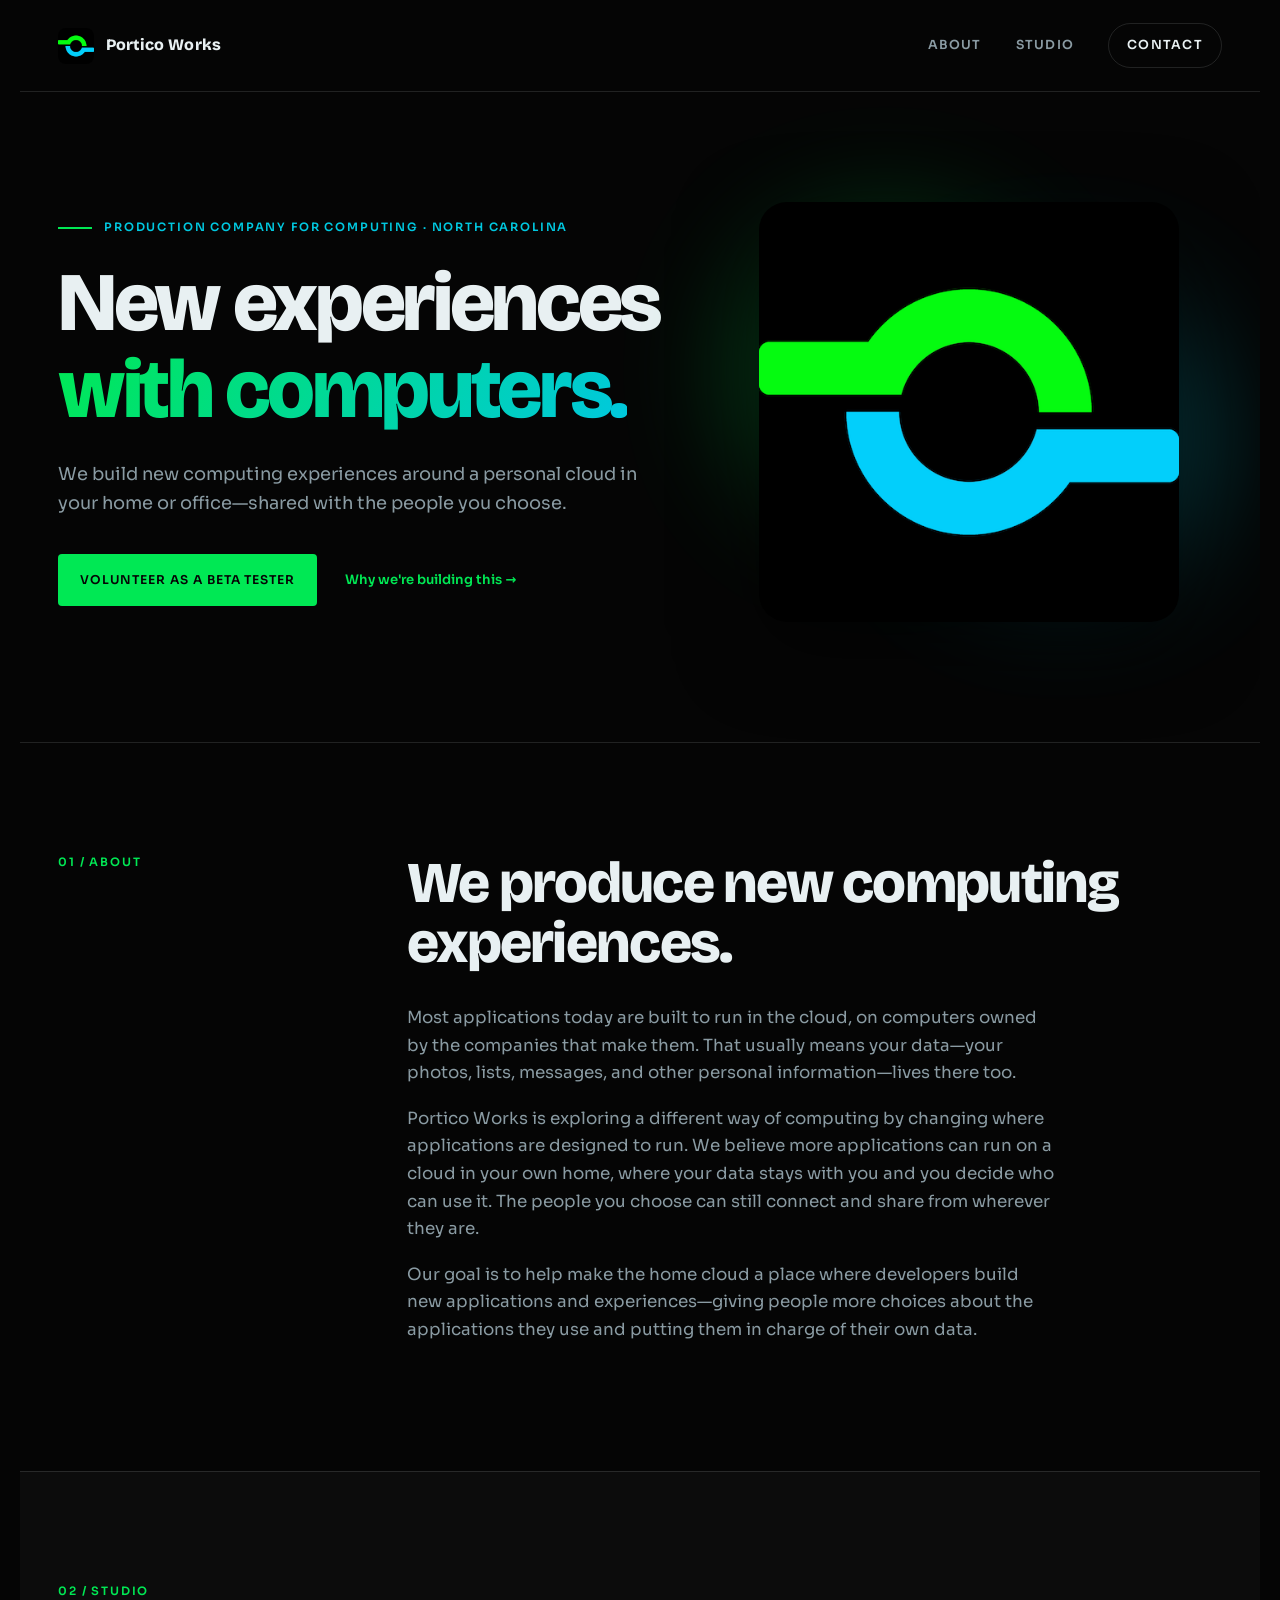
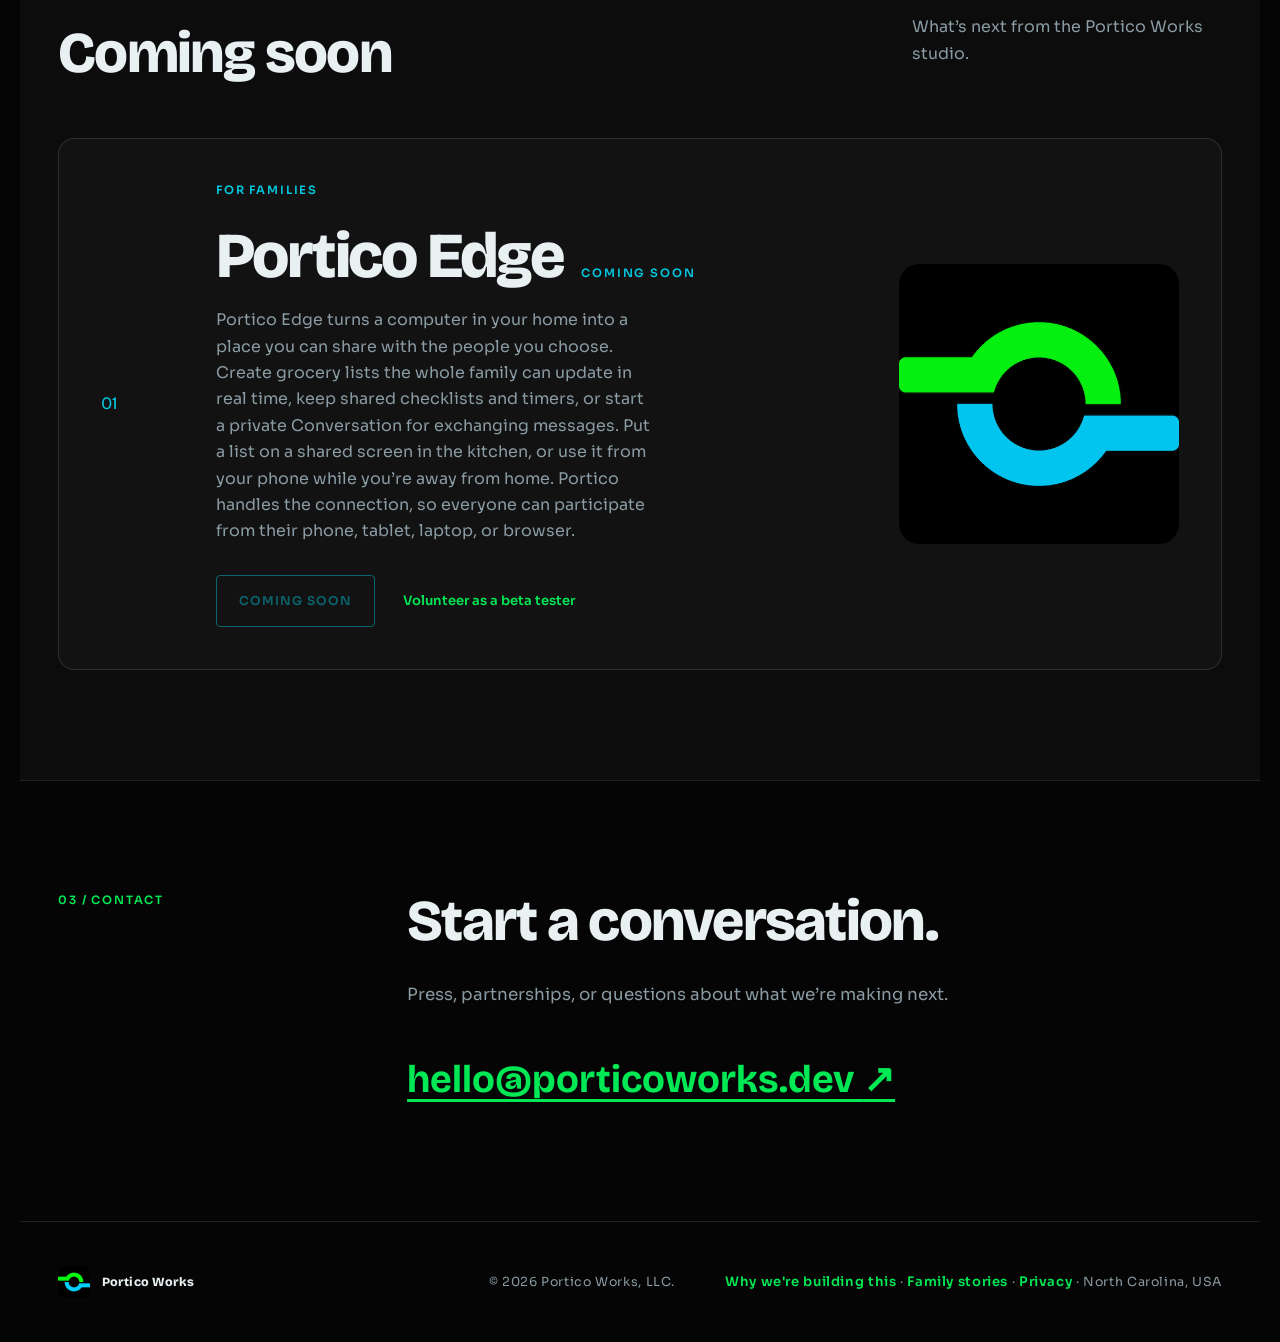
==== index.html @ c286fce0 "Update footer links in index.html to improve clarity and consistency. Changed 'Why home data' to 'Wh" ====
<!doctype html>
<html lang="en">
  <head>
    <meta charset="utf-8">
    <meta name="viewport" content="width=device-width, initial-scale=1">
    <meta name="description" content="Portico Works builds new computing experiences around a personal cloud in your home or office—shared with the people you choose.">
    <meta name="theme-color" content="#050505">
    <meta property="og:title" content="Portico Works">
    <meta property="og:description" content="Portico Works builds new computing experiences around a personal cloud in your home or office—shared with the people you choose.">
    <meta property="og:type" content="website">
    <meta property="og:url" content="https://porticoworks.dev/">
    <meta property="og:image" content="https://porticoworks.dev/logo.png">
    <title>Portico Works — New experiences with computers</title>
    <script>
      (function () {
        var host = location.hostname.toLowerCase();
        if (host === "delete-me.porticoworks.dev") {
          location.replace("/delete-me.html");
        } else if (host === "delete-my-data.porticoworks.dev") {
          location.replace("/delete-my-data.html");
        }
      })();
    </script>
    <link rel="icon" href="favicon-32.png" type="image/png" sizes="32x32">
    <link rel="icon" href="favicon-16.png" type="image/png" sizes="16x16">
    <link rel="icon" href="favicon.png" type="image/png">
    <link rel="apple-touch-icon" href="apple-touch-icon.png" sizes="180x180">
    <link rel="stylesheet" href="styles.css">
    <link rel="preconnect" href="https://fonts.googleapis.com">
    <link rel="preconnect" href="https://fonts.gstatic.com" crossorigin>
    <link href="https://fonts.googleapis.com/css2?family=Bricolage+Grotesque:opsz,wght@12..96,600;12..96,800&family=Sora:wght@400;500;600&display=swap" rel="stylesheet">
  </head>
  <body>
    <header class="site-header">
      <a class="wordmark" href="#top" aria-label="Portico Works home">
        <img class="brand-logo" src="logo.png" width="36" height="36" alt="">
        <span>Portico Works</span>
      </a>
      <nav aria-label="Main navigation">
        <a href="#about">About</a>
        <a href="#studio">Studio</a>
        <a class="nav-contact" href="#contact">Contact</a>
      </nav>
    </header>

    <main id="top">
      <section class="hero" aria-labelledby="hero-title">
        <div class="hero-copy">
          <p class="eyebrow">Production company for computing · North Carolina</p>
          <h1 id="hero-title">New experiences<br><em>with computers.</em></h1>
          <p class="lede">
            We build new computing experiences around a personal cloud in your home or
            office—shared with the people you choose.
          </p>
          <div class="hero-actions">
            <a class="button button-primary" href="mailto:hello@porticoworks.dev?subject=Beta%20tester%20volunteer">
              Volunteer as a beta tester
            </a>
            <a class="text-link" href="https://porticonow.com/">Why we're building this →</a>
          </div>
        </div>
        <div class="hero-art" aria-hidden="true">
          <div class="hero-glow hero-glow-green"></div>
          <div class="hero-glow hero-glow-cyan"></div>
          <img class="hero-logo" src="logo.png" width="420" height="420" alt="">
        </div>
      </section>

      <section class="about" id="about" aria-labelledby="about-title">
        <p class="section-number">01 / About</p>
        <div>
          <h2 id="about-title">We produce new computing experiences.</h2>
          <p>
            Most applications today are built to run in the cloud, on computers owned by the companies that make them.
            That usually means your data—your photos, lists, messages, and other personal information—lives there too.
          </p>
          <p>
            Portico Works is exploring a different way of computing by changing where applications are designed to run.
            We believe more applications can run on a cloud in your own home, where your data stays with you and you
            decide who can use it. The people you choose can still connect and share from wherever they are.
          </p>
          <p>
            Our goal is to help make the home cloud a place where developers build new applications and
            experiences—giving people more choices about the applications they use and putting them in charge of
            their own data.
          </p>
        </div>
      </section>

      <section class="products" id="studio" aria-labelledby="studio-title">
        <div class="section-heading">
          <div>
            <p class="section-number">02 / Studio</p>
            <h2 id="studio-title">Coming soon</h2>
          </div>
          <p>What’s next from the Portico Works studio.</p>
        </div>

        <article class="product-card">
          <div class="product-index">01</div>
          <div class="product-content">
            <p class="product-label">For families</p>
            <div class="product-title-row">
              <h3>Portico Edge</h3>
              <span class="coming-soon-badge">Coming soon</span>
            </div>
            <p>
              Portico Edge turns a computer in your home into a place you can share with the people you choose. Create grocery lists the whole family can update in real time, keep shared checklists and timers, or start a private Conversation for exchanging messages. Put a list on a shared screen in the kitchen, or use it from your phone while you’re away from home. Portico handles the connection, so everyone can participate from their phone, tablet, laptop, or browser.
            </p>
            <div class="product-actions">
              <span class="button button-light button-disabled" aria-disabled="true">Coming soon</span>
              <a class="text-link" href="mailto:hello@porticoworks.dev?subject=Beta%20tester%20volunteer">Volunteer as a beta tester</a>
            </div>
          </div>
          <img class="product-logo" src="logo.png" width="280" height="280" alt="" aria-hidden="true">
        </article>
      </section>

      <section class="contact" id="contact" aria-labelledby="contact-title">
        <p class="section-number">03 / Contact</p>
        <div>
          <h2 id="contact-title">Start a conversation.</h2>
          <p>Press, partnerships, or questions about what we’re making next.</p>
          <a class="contact-link" href="mailto:hello@porticoworks.dev">hello@porticoworks.dev <span aria-hidden="true">↗</span></a>
        </div>
      </section>
    </main>

    <footer>
      <a class="wordmark wordmark-footer" href="#top">
        <img class="brand-logo" src="logo.png" width="32" height="32" alt="">
        <span>Portico Works</span>
      </a>
      <p>© <span id="year">2026</span> Portico Works, LLC.</p>
      <p><a class="text-link" href="https://porticonow.com/">Why we're building this</a> · <a class="text-link" href="https://ourportico.com/">Family stories</a> · <a class="text-link" href="/privacy">Privacy</a> · North Carolina, USA</p>
    </footer>

    <script>document.getElementById('year').textContent = new Date().getFullYear();</script>
  </body>
</html>
---- styles.css ----
:root {
  --ink: #e8f0f2;
  --muted: #8a9ba3;
  --deep: #050505;
  --surface: #0c0c0c;
  --panel: #121212;
  --green: #00e854;
  --cyan: #00c8e0;
  --line: rgba(232, 240, 242, 0.12);
}

* { box-sizing: border-box; }
html { scroll-behavior: smooth; }
body {
  margin: 0;
  color: var(--ink);
  background: var(--deep);
  font-family: Sora, system-ui, sans-serif;
  font-size: 16px;
  line-height: 1.65;
}
a { color: inherit; }
.site-header, main, footer { max-width: 1240px; margin-inline: auto; }
.site-header {
  min-height: 92px;
  display: flex;
  align-items: center;
  justify-content: space-between;
  padding: 0 38px;
  border-bottom: 1px solid var(--line);
}
.wordmark {
  display: inline-flex;
  align-items: center;
  gap: 12px;
  font-family: "Bricolage Grotesque", Sora, sans-serif;
  font-weight: 800;
  letter-spacing: .01em;
  text-decoration: none;
}
.brand-logo {
  display: block;
  border-radius: 8px;
  flex-shrink: 0;
}
nav { display: flex; align-items: center; gap: 34px; }
nav a {
  font-size: .78rem;
  font-weight: 600;
  letter-spacing: .1em;
  text-decoration: none;
  text-transform: uppercase;
  color: var(--muted);
}
nav a:hover, nav a:focus-visible, .text-link:hover, .text-link:focus-visible { color: var(--green); }
.nav-contact {
  padding: 11px 18px;
  border: 1px solid var(--line);
  border-radius: 100px;
  color: var(--ink);
}
.nav-contact:hover, .nav-contact:focus-visible {
  border-color: var(--cyan);
  color: var(--cyan);
}

.hero {
  min-height: 650px;
  display: grid;
  grid-template-columns: 1.1fr .9fr;
  align-items: center;
  gap: 40px;
  padding: 78px 38px 88px;
  overflow: hidden;
}
.eyebrow, .section-number, .product-label {
  margin: 0 0 22px;
  font-size: .72rem;
  font-weight: 600;
  letter-spacing: .16em;
  text-transform: uppercase;
  color: var(--cyan);
}
.eyebrow::before {
  content: "";
  display: inline-block;
  width: 34px;
  margin-right: 12px;
  border-top: 2px solid var(--green);
  vertical-align: middle;
}
h1, h2, h3, p { margin-top: 0; }
h1, h2, h3 {
  font-family: "Bricolage Grotesque", Sora, sans-serif;
  font-weight: 800;
  line-height: 1.05;
}
h1 {
  margin-bottom: 26px;
  font-size: clamp(3.2rem, 6.5vw, 5.8rem);
  letter-spacing: -.04em;
}
h1 em {
  font-style: normal;
  background: linear-gradient(120deg, var(--green), var(--cyan));
  -webkit-background-clip: text;
  background-clip: text;
  color: transparent;
}
.lede {
  max-width: 630px;
  margin-bottom: 35px;
  color: var(--muted);
  font-size: 1.12rem;
}
.hero-actions { display: flex; align-items: center; gap: 28px; }
.button {
  display: inline-flex;
  align-items: center;
  justify-content: center;
  gap: 14px;
  min-height: 52px;
  padding: 12px 22px;
  border-radius: 4px;
  font-size: .76rem;
  font-weight: 600;
  letter-spacing: .08em;
  text-decoration: none;
  text-transform: uppercase;
  transition: transform .2s ease, background .2s ease, color .2s ease, border-color .2s ease;
}
.button:hover, .button:focus-visible { transform: translateY(-2px); }
.button-primary {
  color: var(--deep);
  background: var(--green);
}
.button-primary:hover { background: var(--cyan); }
.button-disabled,
.button-disabled:hover,
.button-disabled:focus-visible {
  transform: none;
  opacity: .45;
  cursor: default;
  pointer-events: none;
}
.text-link {
  font-size: .82rem;
  font-weight: 600;
  text-decoration: none;
  color: var(--ink);
}
.hero-art {
  position: relative;
  min-height: 430px;
  display: grid;
  place-items: center;
}
.hero-glow {
  position: absolute;
  width: 55%;
  aspect-ratio: 1;
  border-radius: 50%;
  filter: blur(64px);
  opacity: .35;
  pointer-events: none;
}
.hero-glow-green {
  top: 8%;
  left: 6%;
  background: var(--green);
}
.hero-glow-cyan {
  right: 4%;
  bottom: 12%;
  background: var(--cyan);
}
.hero-logo {
  position: relative;
  z-index: 1;
  width: min(420px, 100%);
  height: auto;
  border-radius: 28px;
  box-shadow: 0 24px 80px rgba(0, 0, 0, .55);
}

.about, .contact {
  display: grid;
  grid-template-columns: .55fr 1.45fr;
  gap: 40px;
  padding: 110px 38px;
  border-top: 1px solid var(--line);
}
.section-number { color: var(--green); }
.about h2, .contact h2, .section-heading h2 {
  margin-bottom: 30px;
  font-size: clamp(2.2rem, 4.5vw, 3.8rem);
  letter-spacing: -.03em;
}
.about div { max-width: 770px; }
.about div > p, .contact div > p {
  max-width: 650px;
  color: var(--muted);
  font-size: 1.05rem;
}
.about div > p + p { margin-top: 1.1rem; }
.products {
  padding: 110px 38px;
  background: var(--surface);
  border-top: 1px solid var(--line);
}
.section-heading {
  display: flex;
  align-items: end;
  justify-content: space-between;
  gap: 40px;
  margin-bottom: 55px;
}
.section-heading h2 { margin-bottom: 0; }
.section-heading > p { max-width: 310px; color: var(--muted); }
.product-card {
  position: relative;
  min-height: 360px;
  display: grid;
  grid-template-columns: 80px minmax(0, 1fr) auto;
  gap: 35px;
  align-items: center;
  padding: 42px;
  overflow: hidden;
  color: var(--ink);
  background: var(--panel);
  border: 1px solid var(--line);
  border-radius: 16px;
}
.product-index {
  font-family: "Bricolage Grotesque", sans-serif;
  font-size: 1.1rem;
  color: var(--cyan);
}
.product-content { z-index: 1; max-width: 520px; }
.product-title-row {
  display: flex;
  flex-wrap: wrap;
  align-items: baseline;
  gap: 14px 18px;
  margin-bottom: 18px;
}
.product-content h3 {
  margin-bottom: 0;
  font-size: clamp(2.6rem, 5vw, 4.4rem);
  letter-spacing: -.04em;
}
.coming-soon-badge {
  font-size: .72rem;
  font-weight: 600;
  letter-spacing: .16em;
  text-transform: uppercase;
  color: var(--cyan);
}
.product-content p:not(.product-label) {
  max-width: 440px;
  margin-bottom: 30px;
  color: var(--muted);
}
.product-actions {
  display: flex;
  flex-wrap: wrap;
  align-items: center;
  gap: 18px 28px;
}
.button-light {
  border: 1px solid var(--cyan);
  color: var(--cyan);
}
.button-light:hover {
  color: var(--deep);
  background: var(--cyan);
}
.button-light.button-disabled:hover {
  color: var(--cyan);
  background: transparent;
}
.product-logo {
  position: relative;
  z-index: 0;
  width: min(280px, 36vw);
  height: auto;
  opacity: .95;
  border-radius: 20px;
}
.contact-link {
  display: inline-block;
  margin-top: 22px;
  color: var(--green);
  font-family: "Bricolage Grotesque", sans-serif;
  font-size: clamp(1.4rem, 3.5vw, 2.4rem);
  font-weight: 700;
  text-underline-offset: 7px;
}
footer {
  display: grid;
  grid-template-columns: 1fr auto auto;
  align-items: center;
  gap: 50px;
  padding: 44px 38px;
  color: var(--muted);
  background: var(--deep);
  border-top: 1px solid var(--line);
  font-size: .78rem;
  letter-spacing: .05em;
}
footer p { margin: 0; }
.wordmark-footer { color: var(--ink); }

.legal-page {
  max-width: 720px;
  margin-inline: auto;
  padding: 72px 38px 96px;
}
.legal-page h1 {
  margin: 0 0 18px;
  font-family: "Bricolage Grotesque", Sora, sans-serif;
  font-size: clamp(2.4rem, 5vw, 3.6rem);
  letter-spacing: -.03em;
  line-height: 1.1;
}
.legal-lede {
  margin: 0 0 48px;
  color: var(--muted);
}
.legal-page section { margin-bottom: 36px; }
.legal-page h2 {
  margin: 0 0 12px;
  font-family: "Bricolage Grotesque", Sora, sans-serif;
  font-size: 1.25rem;
  letter-spacing: -.01em;
}
.legal-page p, .legal-page li {
  color: var(--muted);
}
.legal-page ul, .legal-page ol {
  padding-left: 1.2em;
  margin: 0 0 12px;
}
.legal-page li { margin-bottom: 8px; }
.legal-page code {
  font-size: .9em;
  color: var(--cyan);
}
.text-link { color: var(--green); text-underline-offset: 3px; }

@media (max-width: 800px) {
  .site-header { min-height: 76px; padding-inline: 22px; }
  nav { gap: 15px; }
  nav a:not(.nav-contact) { display: none; }
  .hero { min-height: auto; grid-template-columns: 1fr; padding: 64px 22px; }
  .hero-art { min-height: 280px; order: -1; }
  .hero-logo { width: min(260px, 70vw); }
  .about, .contact { grid-template-columns: 1fr; padding: 78px 22px; }
  .products { padding: 78px 22px; }
  .section-heading { display: block; }
  .product-card { grid-template-columns: 1fr; padding: 30px; }
  .product-index { display: none; }
  .product-logo {
    position: absolute;
    right: -24px;
    bottom: -36px;
    width: 160px;
    opacity: .25;
  }
  footer { grid-template-columns: 1fr; gap: 18px; padding: 38px 22px; }
  .legal-page { padding: 56px 22px 72px; }
}

@media (max-width: 500px) {
  h1 { font-size: 2.8rem; }
  .hero-actions { align-items: flex-start; flex-direction: column; }
}

@media (prefers-reduced-motion: reduce) {
  html { scroll-behavior: auto; }
  .button { transition: none; }
}
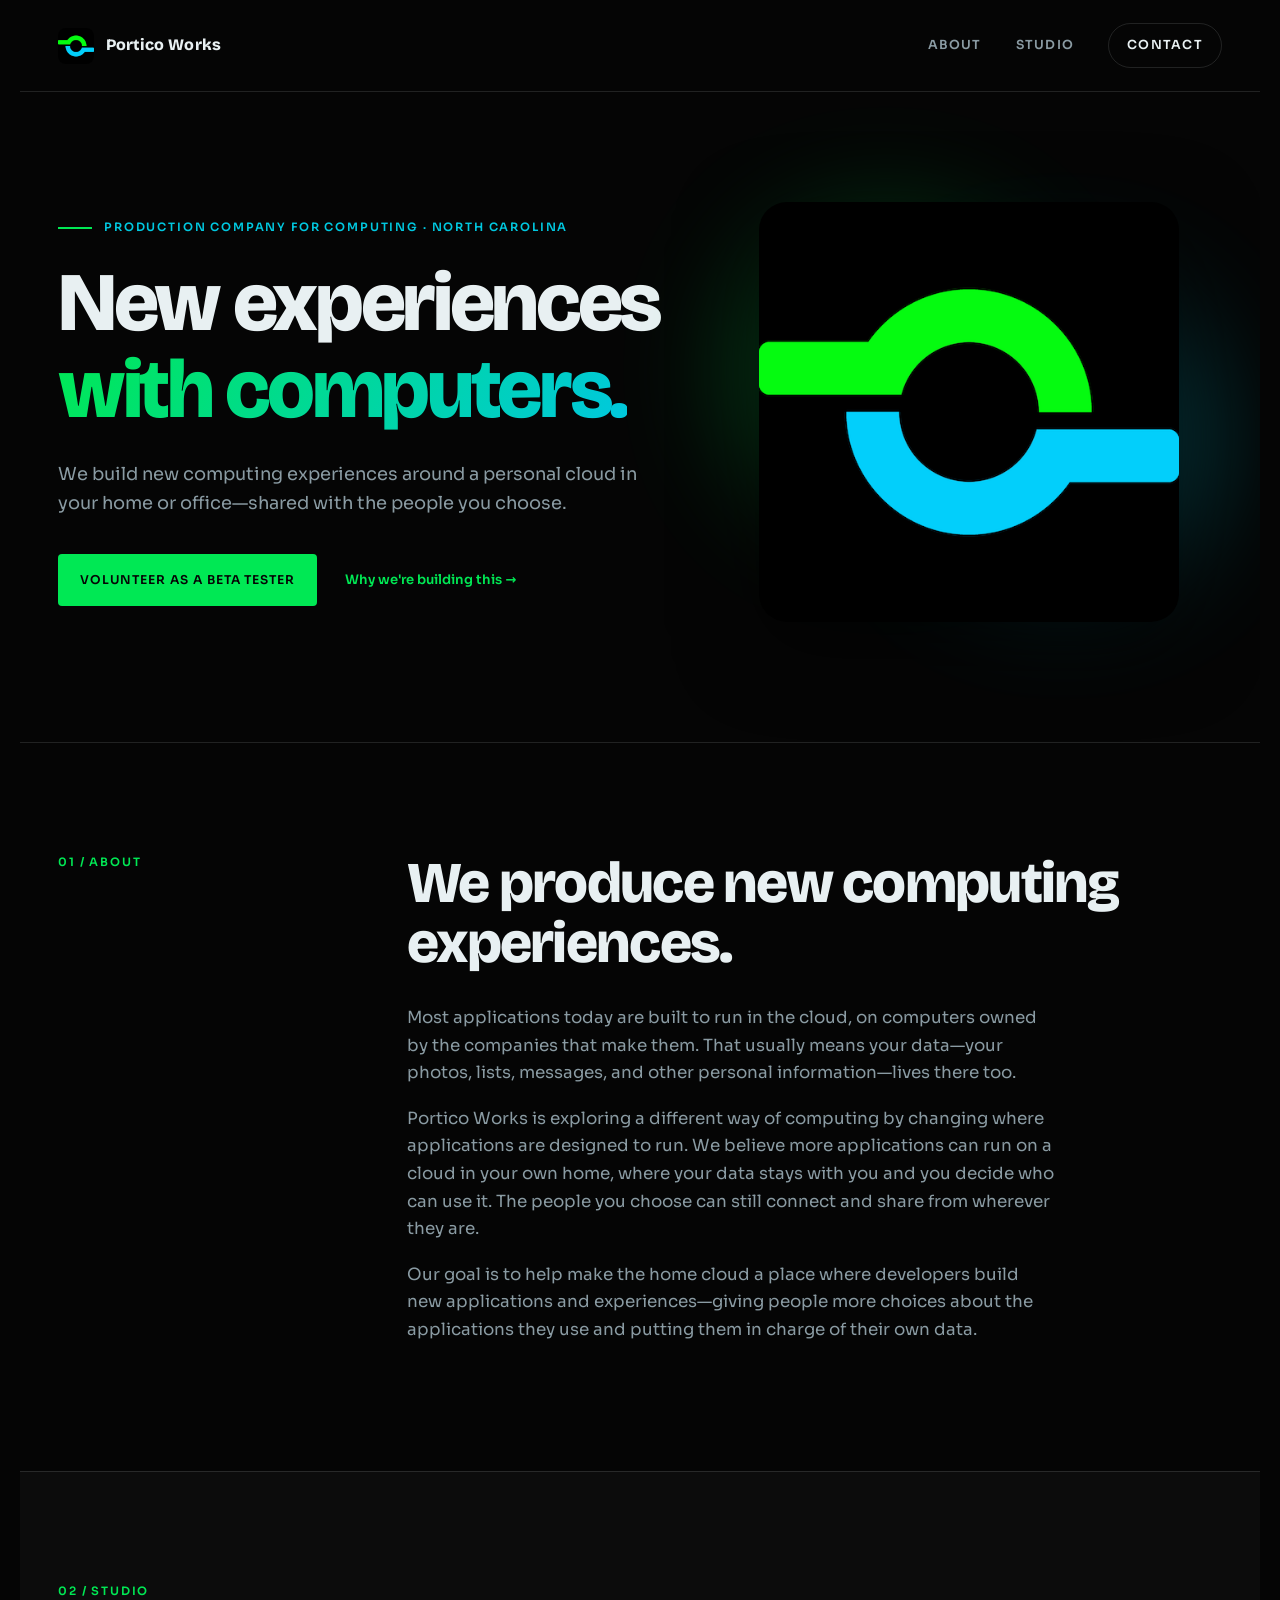
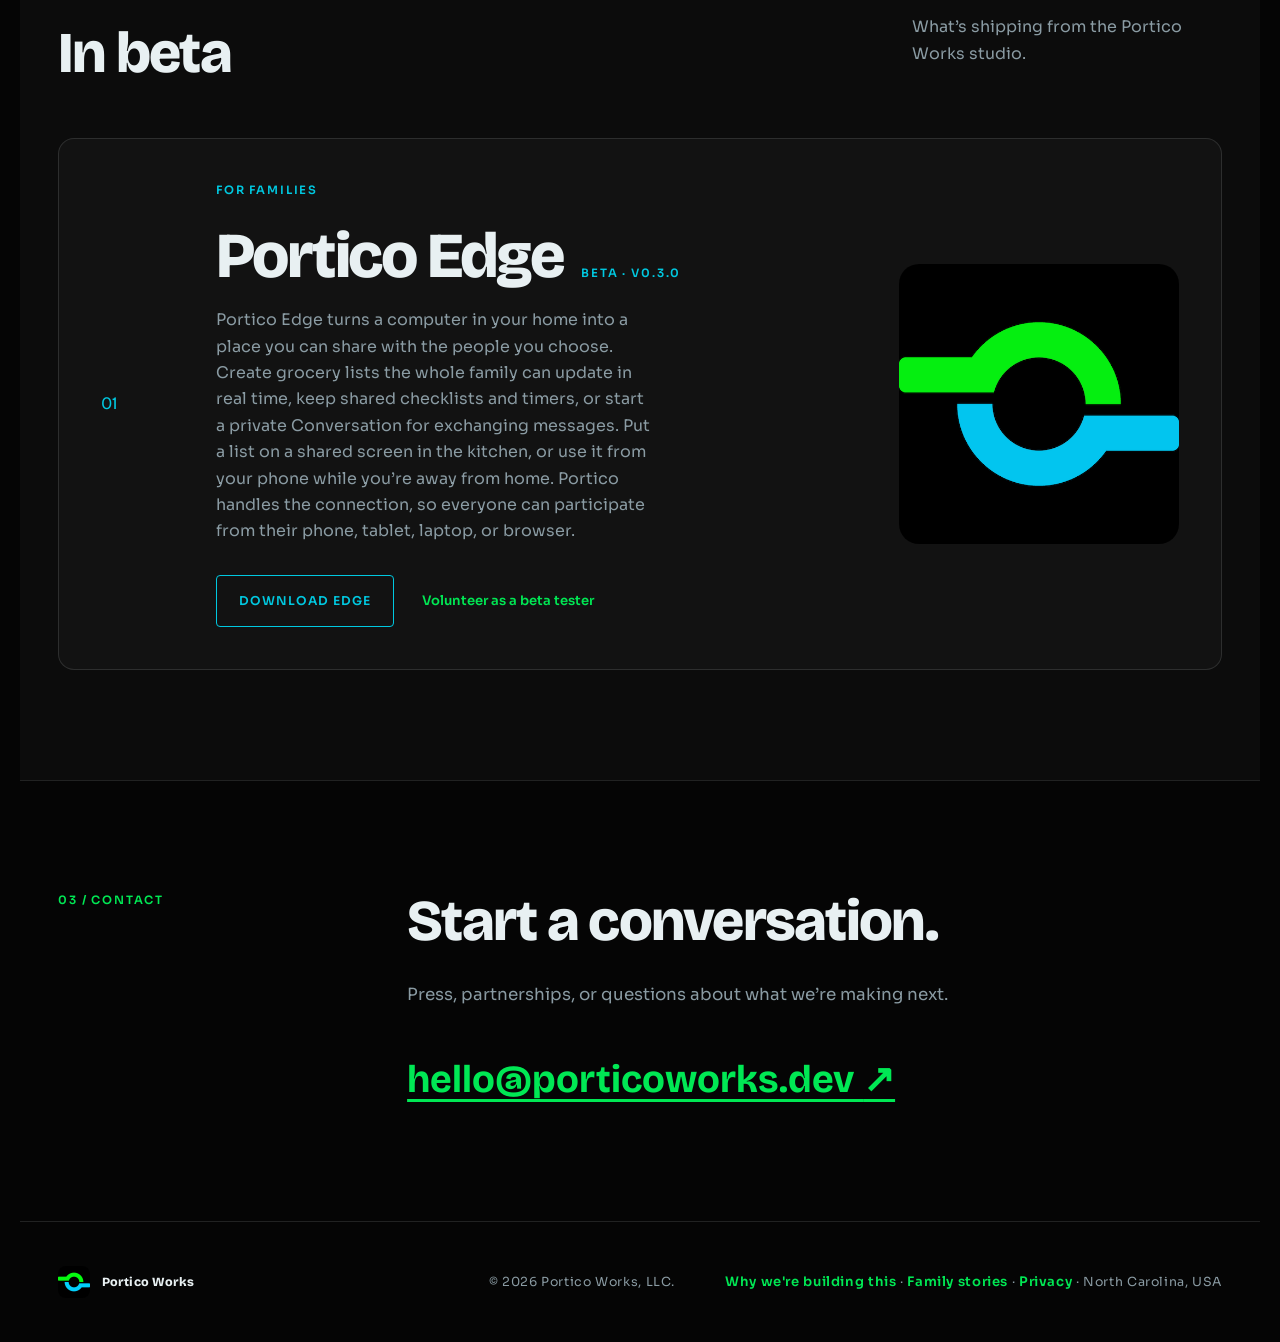
==== commit 6219b9c0: "Update index.html to reflect the Portico Edge product status as "In beta" and revise associated desc" ====
--- a/index.html
+++ b/index.html
@@ -91,9 +91,9 @@
         <div class="section-heading">
           <div>
             <p class="section-number">02 / Studio</p>
-            <h2 id="studio-title">Coming soon</h2>
+            <h2 id="studio-title">In beta</h2>
           </div>
-          <p>What’s next from the Portico Works studio.</p>
+          <p>What’s shipping from the Portico Works studio.</p>
         </div>
 
         <article class="product-card">
@@ -102,13 +102,13 @@
             <p class="product-label">For families</p>
             <div class="product-title-row">
               <h3>Portico Edge</h3>
-              <span class="coming-soon-badge">Coming soon</span>
+              <span class="coming-soon-badge">Beta · v0.3.0</span>
             </div>
             <p>
               Portico Edge turns a computer in your home into a place you can share with the people you choose. Create grocery lists the whole family can update in real time, keep shared checklists and timers, or start a private Conversation for exchanging messages. Put a list on a shared screen in the kitchen, or use it from your phone while you’re away from home. Portico handles the connection, so everyone can participate from their phone, tablet, laptop, or browser.
             </p>
             <div class="product-actions">
-              <span class="button button-light button-disabled" aria-disabled="true">Coming soon</span>
+              <a class="button button-light" href="https://web.porticoworks.dev/download/">Download Edge</a>
               <a class="text-link" href="mailto:hello@porticoworks.dev?subject=Beta%20tester%20volunteer">Volunteer as a beta tester</a>
             </div>
           </div>
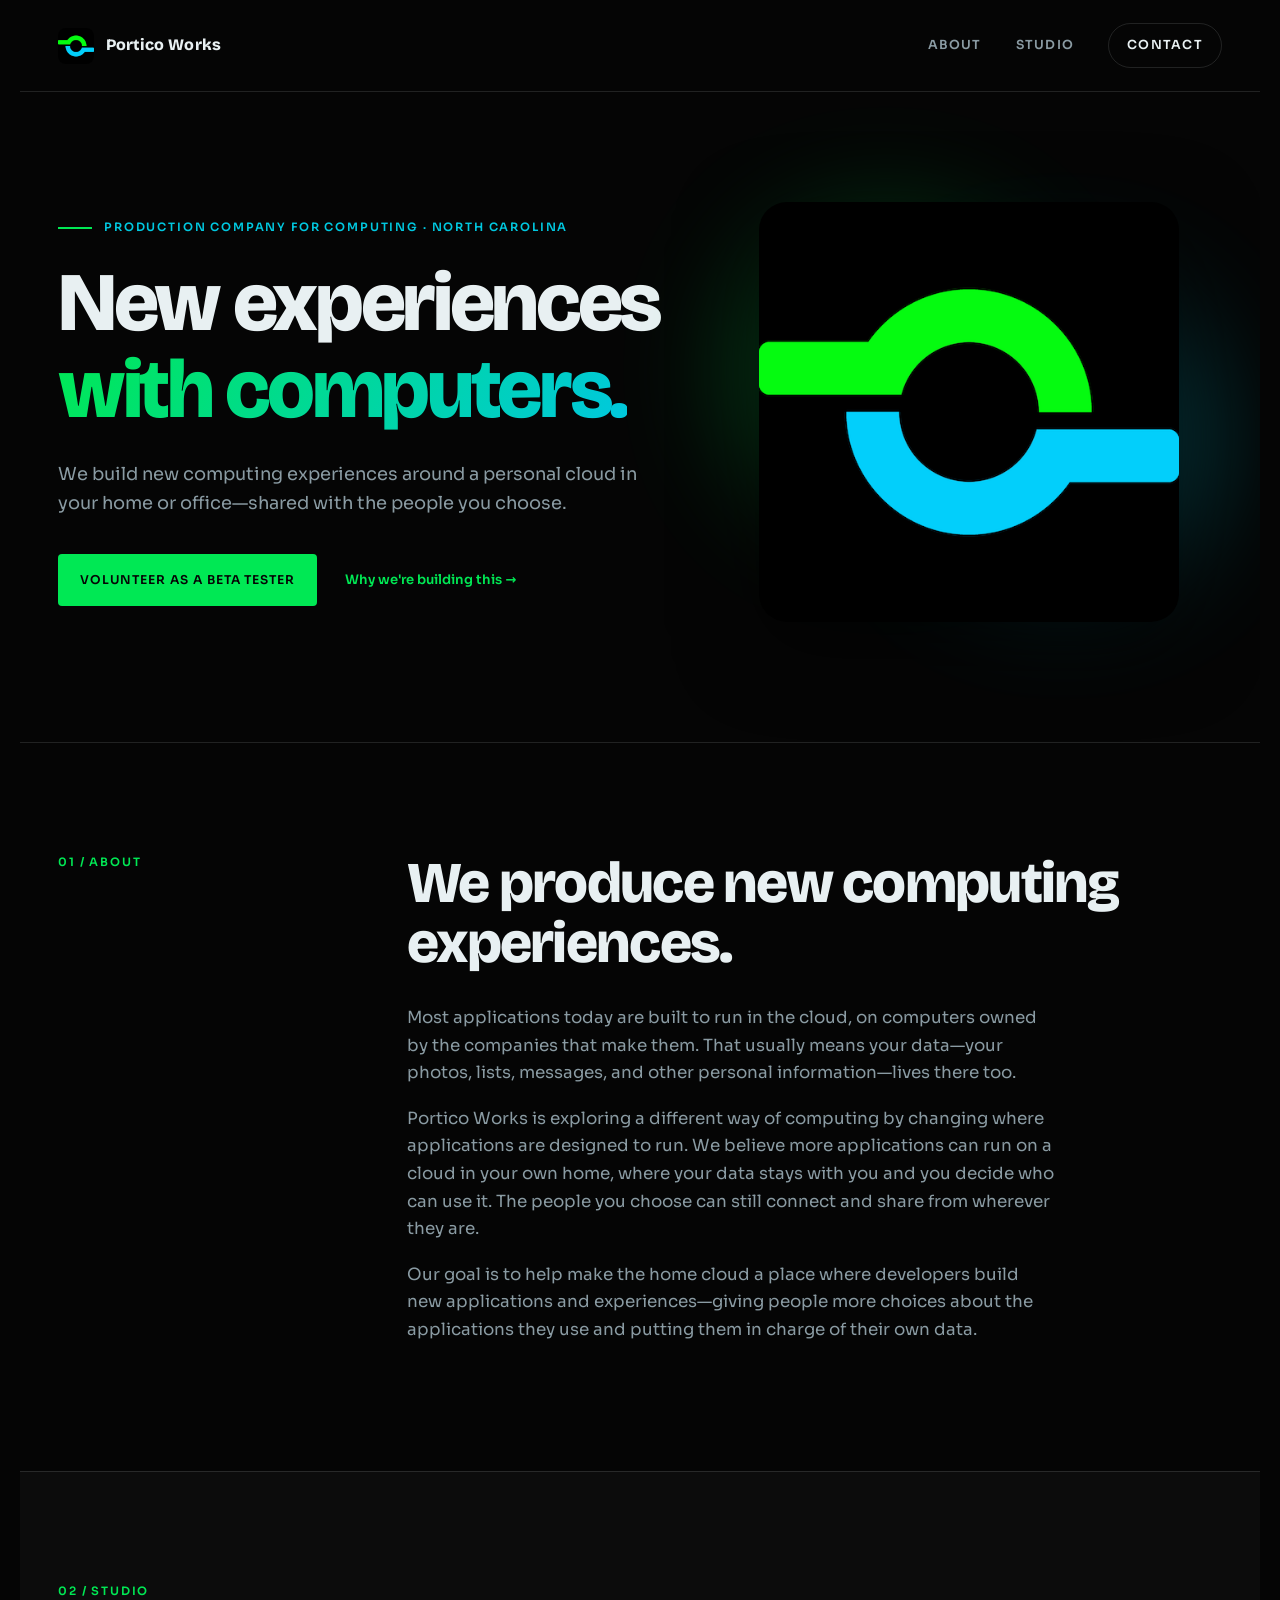
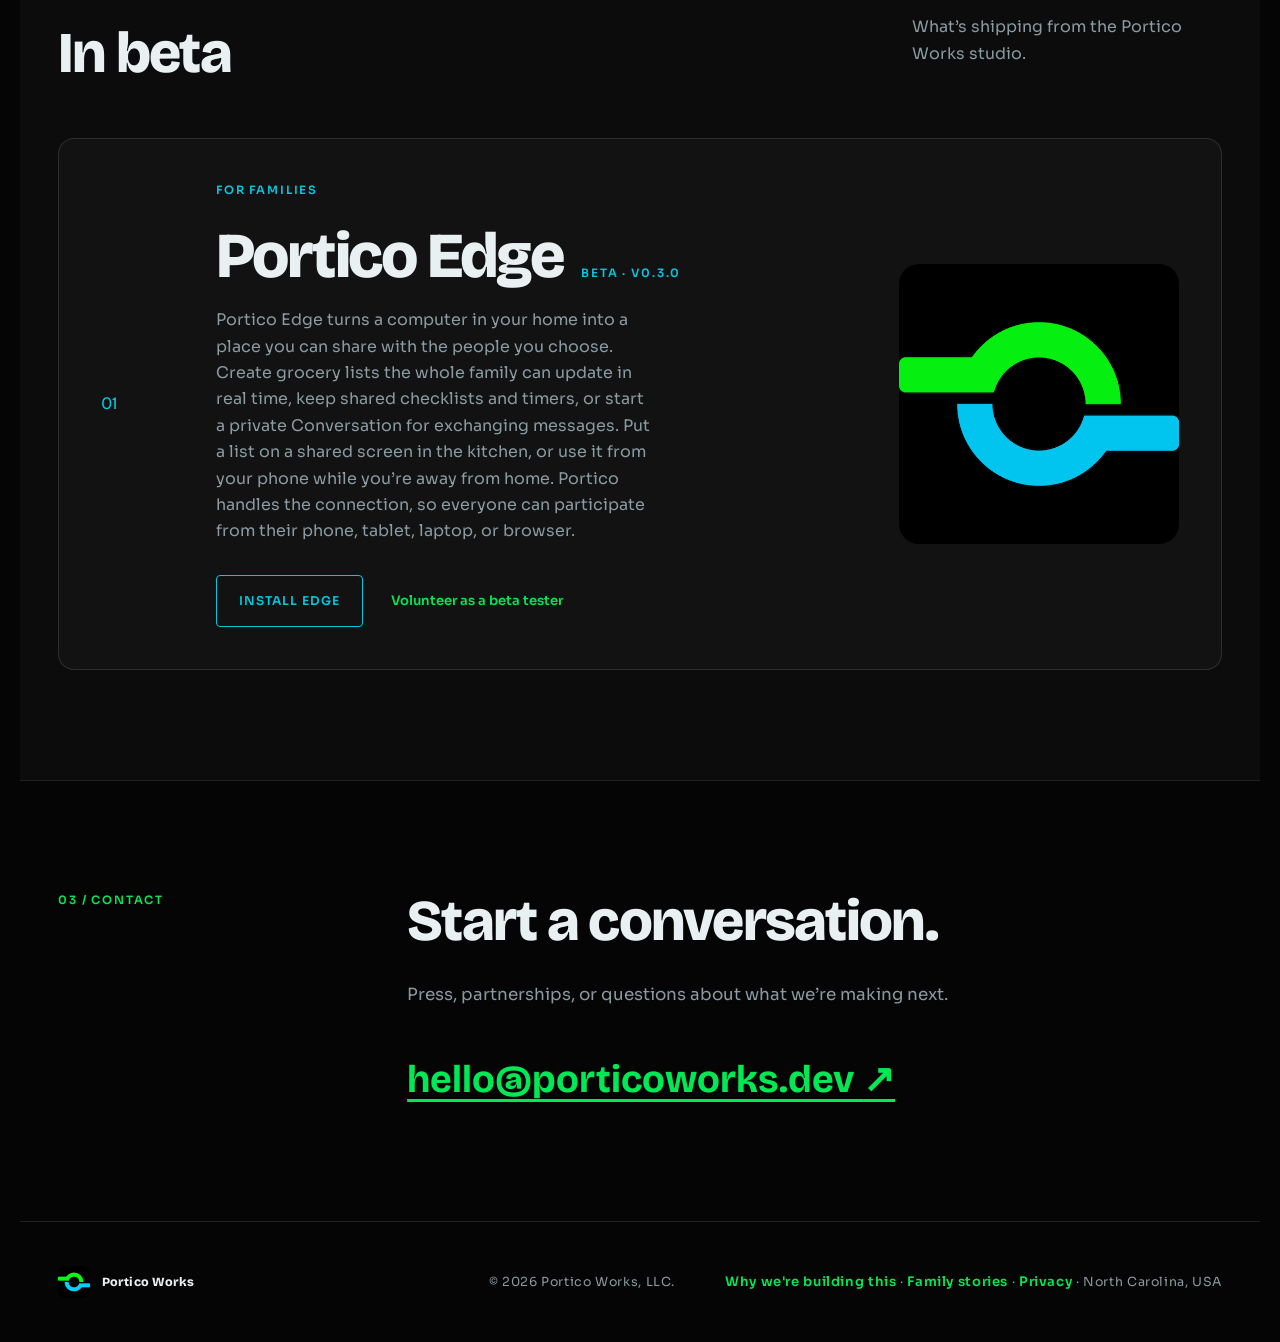
==== commit cfac6a96: "Point the Install Edge button at Getting Started now that the Download page is gone" ====
--- a/index.html
+++ b/index.html
@@ -53,7 +53,7 @@
             office—shared with the people you choose.
           </p>
           <div class="hero-actions">
-            <a class="button button-primary" href="mailto:hello@porticoworks.dev?subject=Beta%20tester%20volunteer">
+            <a class="button button-primary" href="mailto:beta@porticoworks.dev?subject=Portico%20beta%20sign-up&body=This%20message%20is%20ready%20to%20send.%20Press%20Send%20to%20join%20the%20Portico%20beta.%0D%0A%0D%0APlease%20sign%20me%20up%20as%20a%20beta%20tester%20and%20reply%20to%20this%20email%20address.">
               Volunteer as a beta tester
             </a>
             <a class="text-link" href="https://porticonow.com/">Why we're building this →</a>
@@ -108,8 +108,8 @@
               Portico Edge turns a computer in your home into a place you can share with the people you choose. Create grocery lists the whole family can update in real time, keep shared checklists and timers, or start a private Conversation for exchanging messages. Put a list on a shared screen in the kitchen, or use it from your phone while you’re away from home. Portico handles the connection, so everyone can participate from their phone, tablet, laptop, or browser.
             </p>
             <div class="product-actions">
-              <a class="button button-light" href="https://web.porticoworks.dev/download/">Download Edge</a>
-              <a class="text-link" href="mailto:hello@porticoworks.dev?subject=Beta%20tester%20volunteer">Volunteer as a beta tester</a>
+              <a class="button button-light" href="https://web.porticoworks.dev/get-started/#install-edge">Install Edge</a>
+              <a class="text-link" href="mailto:beta@porticoworks.dev?subject=Portico%20beta%20sign-up&body=This%20message%20is%20ready%20to%20send.%20Press%20Send%20to%20join%20the%20Portico%20beta.%0D%0A%0D%0APlease%20sign%20me%20up%20as%20a%20beta%20tester%20and%20reply%20to%20this%20email%20address.">Volunteer as a beta tester</a>
             </div>
           </div>
           <img class="product-logo" src="logo.png" width="280" height="280" alt="" aria-hidden="true">
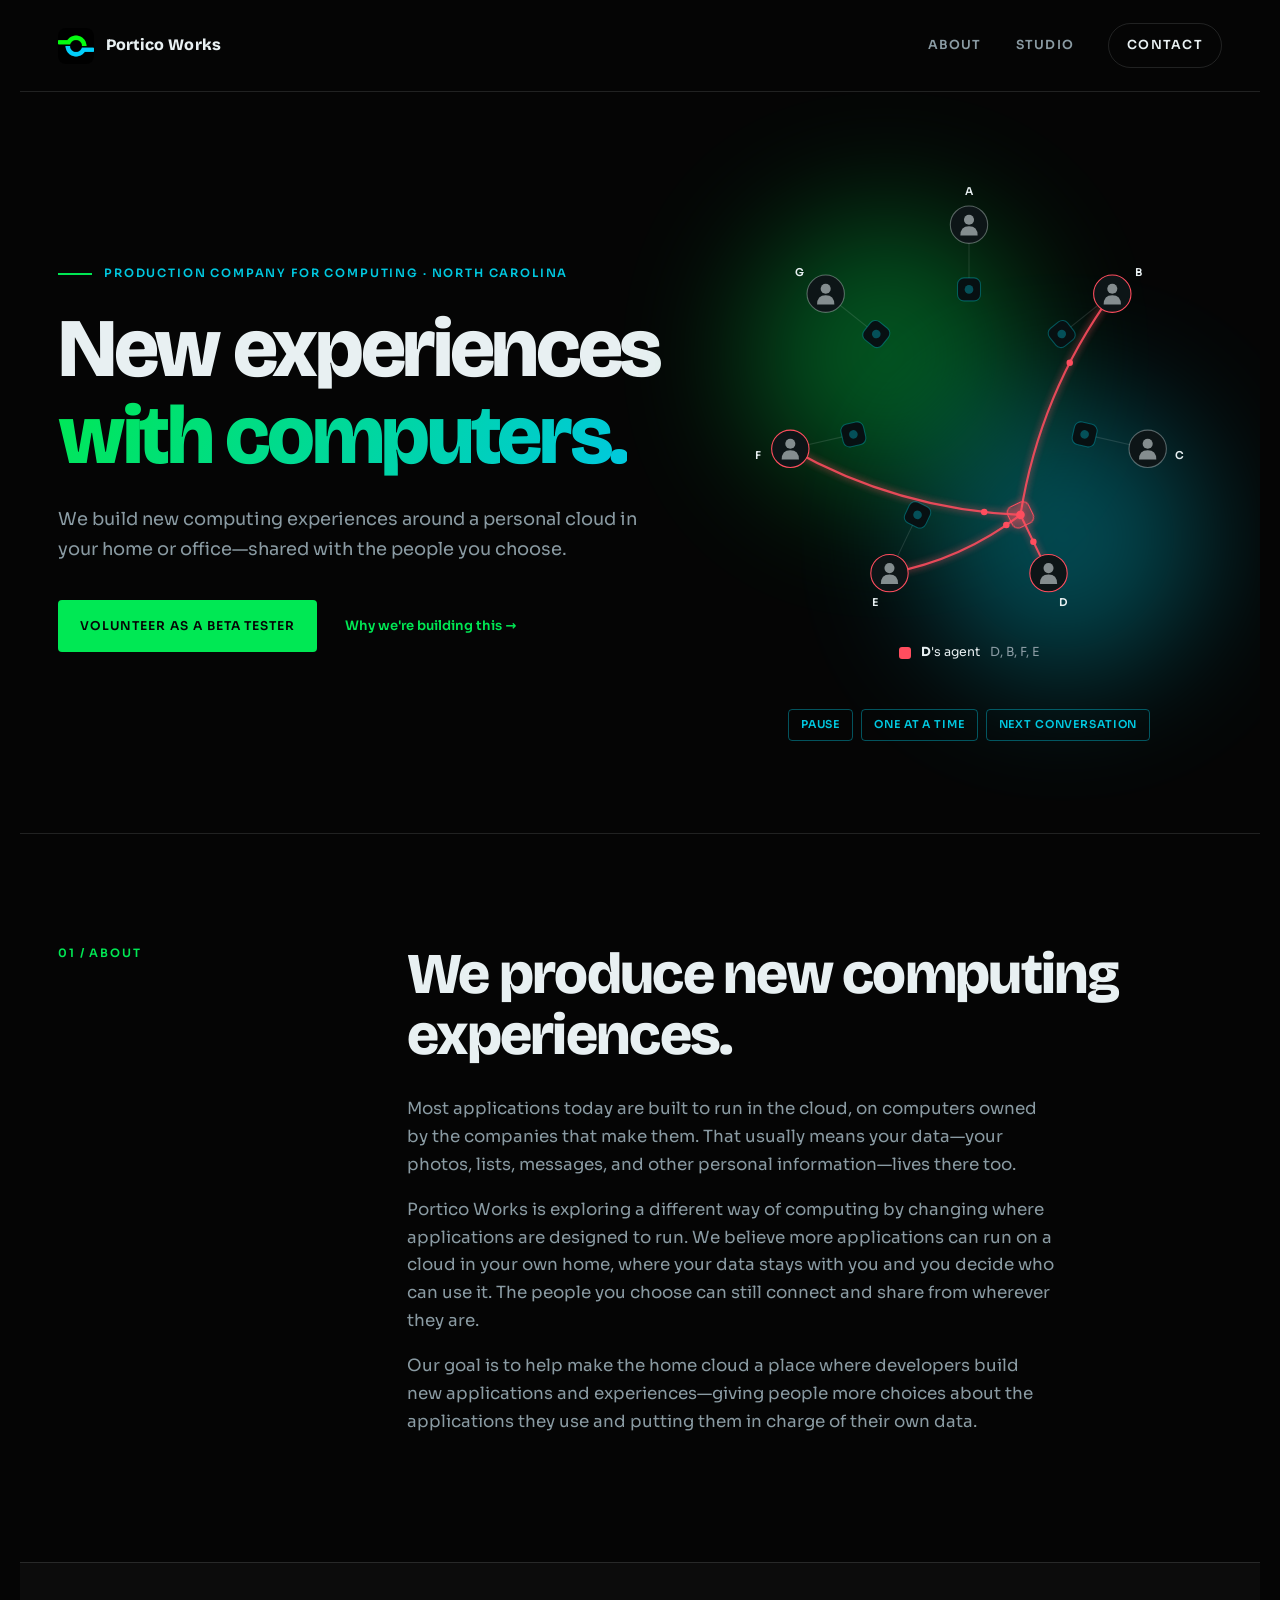
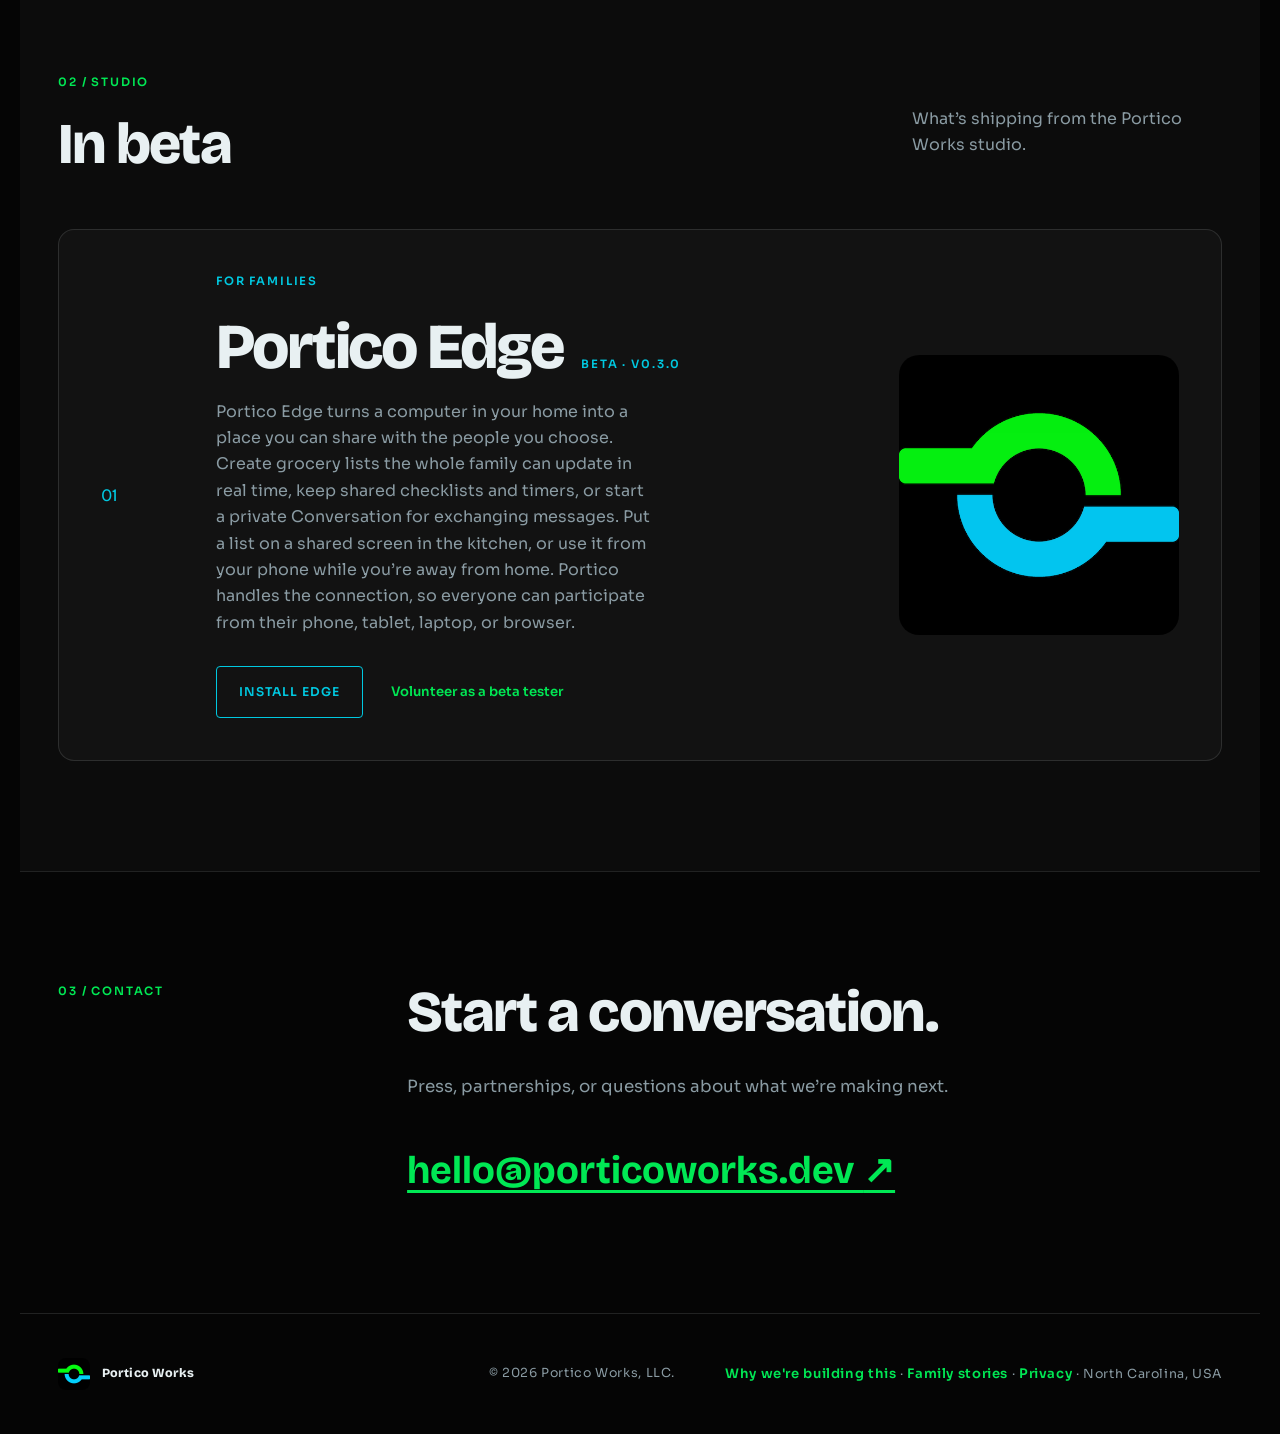
==== commit f630ec8f: "Enhance agents diagram in index.html with interactive controls and SVG representation. Update styles" ====
--- a/index.html
+++ b/index.html
@@ -53,16 +53,32 @@
             office—shared with the people you choose.
           </p>
           <div class="hero-actions">
-            <a class="button button-primary" href="mailto:beta@porticoworks.dev?subject=Portico%20beta%20sign-up&body=This%20message%20is%20ready%20to%20send.%20Press%20Send%20to%20join%20the%20Portico%20beta.%0D%0A%0D%0APlease%20sign%20me%20up%20as%20a%20beta%20tester%20and%20reply%20to%20this%20email%20address.">
+            <a class="button button-primary" href="https://web.porticoworks.dev/beta/">
               Volunteer as a beta tester
             </a>
             <a class="text-link" href="https://porticonow.com/">Why we're building this →</a>
           </div>
         </div>
-        <div class="hero-art" aria-hidden="true">
+        <div class="hero-art" data-agents-diagram>
           <div class="hero-glow hero-glow-green"></div>
           <div class="hero-glow hero-glow-cyan"></div>
-          <img class="hero-logo" src="logo.png" width="420" height="420" alt="">
+          <div class="agents-panel">
+            <svg viewBox="-320 -320 640 640" role="img"
+                 aria-label="Seven people in a circle, each with their own agent. Colored conversations connect invited people to one host's agent.">
+              <defs>
+                <filter id="agents-glow" filterUnits="userSpaceOnUse" x="-340" y="-340" width="680" height="680">
+                  <feGaussianBlur stdDeviation="5" result="b"/>
+                  <feMerge><feMergeNode in="b"/><feMergeNode in="SourceGraphic"/></feMerge>
+                </filter>
+              </defs>
+            </svg>
+            <div class="agents-legend" aria-live="polite"></div>
+            <div class="agents-controls">
+              <button type="button" data-action="pause" aria-pressed="false">Pause</button>
+              <button type="button" data-action="single" aria-pressed="false">One at a time</button>
+              <button type="button" data-action="step">Next conversation</button>
+            </div>
+          </div>
         </div>
       </section>
 
@@ -109,7 +125,7 @@
             </p>
             <div class="product-actions">
               <a class="button button-light" href="https://web.porticoworks.dev/get-started/#install-edge">Install Edge</a>
-              <a class="text-link" href="mailto:beta@porticoworks.dev?subject=Portico%20beta%20sign-up&body=This%20message%20is%20ready%20to%20send.%20Press%20Send%20to%20join%20the%20Portico%20beta.%0D%0A%0D%0APlease%20sign%20me%20up%20as%20a%20beta%20tester%20and%20reply%20to%20this%20email%20address.">Volunteer as a beta tester</a>
+              <a class="text-link" href="https://web.porticoworks.dev/beta/">Volunteer as a beta tester</a>
             </div>
           </div>
           <img class="product-logo" src="logo.png" width="280" height="280" alt="" aria-hidden="true">
@@ -136,5 +152,6 @@
     </footer>
 
     <script>document.getElementById('year').textContent = new Date().getFullYear();</script>
+    <script src="diagram/agents.js" defer></script>
   </body>
 </html>
--- a/styles.css
+++ b/styles.css
@@ -174,14 +174,72 @@
   bottom: 12%;
   background: var(--cyan);
 }
-.hero-logo {
+.agents-panel {
   position: relative;
   z-index: 1;
-  width: min(420px, 100%);
+  width: 100%;
+  padding: 8px 4px 4px;
+}
+.agents-panel svg {
+  display: block;
+  width: min(460px, 100%);
   height: auto;
-  border-radius: 28px;
-  box-shadow: 0 24px 80px rgba(0, 0, 0, .55);
-}
+  margin-inline: auto;
+  overflow: visible;
+}
+.agents-panel .own-link { stroke: var(--line); stroke-width: 1.5; }
+.agents-panel .person-body { fill: #0d1517; stroke: rgba(232, 240, 242, 0.35); stroke-width: 1.5; transition: stroke .6s; }
+.agents-panel .person-glyph { fill: rgba(232, 240, 242, 0.55); }
+.agents-panel .person-label { fill: var(--ink); font-size: 15px; font-weight: 600; text-anchor: middle; dominant-baseline: middle; }
+.agents-panel .agent-body { fill: #071012; stroke: rgba(0, 200, 224, 0.35); stroke-width: 1.5; transition: stroke .6s, fill .6s; }
+.agents-panel .agent-core { fill: rgba(0, 200, 224, 0.35); transition: fill .6s; }
+.agents-panel .convo-line {
+  fill: none;
+  stroke-width: 3;
+  stroke-linecap: round;
+  opacity: 0;
+  transition: opacity .7s ease, stroke-dashoffset .9s ease;
+}
+.agents-panel .convo-line.on { opacity: .9; }
+.agents-panel .pulse { opacity: 0; transition: opacity .5s; }
+.agents-panel .pulse.on { opacity: 1; }
+.agents-legend {
+  min-height: 4.6em;
+  margin-top: 6px;
+  display: flex;
+  flex-direction: column;
+  align-items: center;
+  gap: 4px;
+  font-size: .78rem;
+  line-height: 1.4;
+}
+.agents-legend-item { display: flex; align-items: center; gap: 10px; opacity: 0; transition: opacity .6s; }
+.agents-legend-item.on { opacity: 1; }
+.agents-legend-item strong { color: var(--ink); }
+.agents-legend-item .swatch { width: 12px; height: 12px; border-radius: 3px; }
+.agents-legend-item .who { color: var(--muted); }
+.agents-controls {
+  margin-top: 8px;
+  display: flex;
+  flex-wrap: wrap;
+  justify-content: center;
+  gap: 8px;
+}
+.agents-controls button {
+  font: inherit;
+  font-size: .68rem;
+  font-weight: 600;
+  letter-spacing: .08em;
+  text-transform: uppercase;
+  color: var(--cyan);
+  background: transparent;
+  border: 1px solid rgba(0, 200, 224, 0.4);
+  border-radius: 4px;
+  padding: 6px 12px;
+  cursor: pointer;
+}
+.agents-controls button:hover { background: rgba(0, 200, 224, 0.12); }
+.agents-controls button[aria-pressed="true"] { border-color: var(--green); color: var(--green); }
 
 .about, .contact {
   display: grid;
@@ -353,8 +411,8 @@
   nav { gap: 15px; }
   nav a:not(.nav-contact) { display: none; }
   .hero { min-height: auto; grid-template-columns: 1fr; padding: 64px 22px; }
-  .hero-art { min-height: 280px; order: -1; }
-  .hero-logo { width: min(260px, 70vw); }
+  .hero-art { min-height: 0; order: -1; }
+  .agents-panel svg { width: min(360px, 92vw); }
   .about, .contact { grid-template-columns: 1fr; padding: 78px 22px; }
   .products { padding: 78px 22px; }
   .section-heading { display: block; }
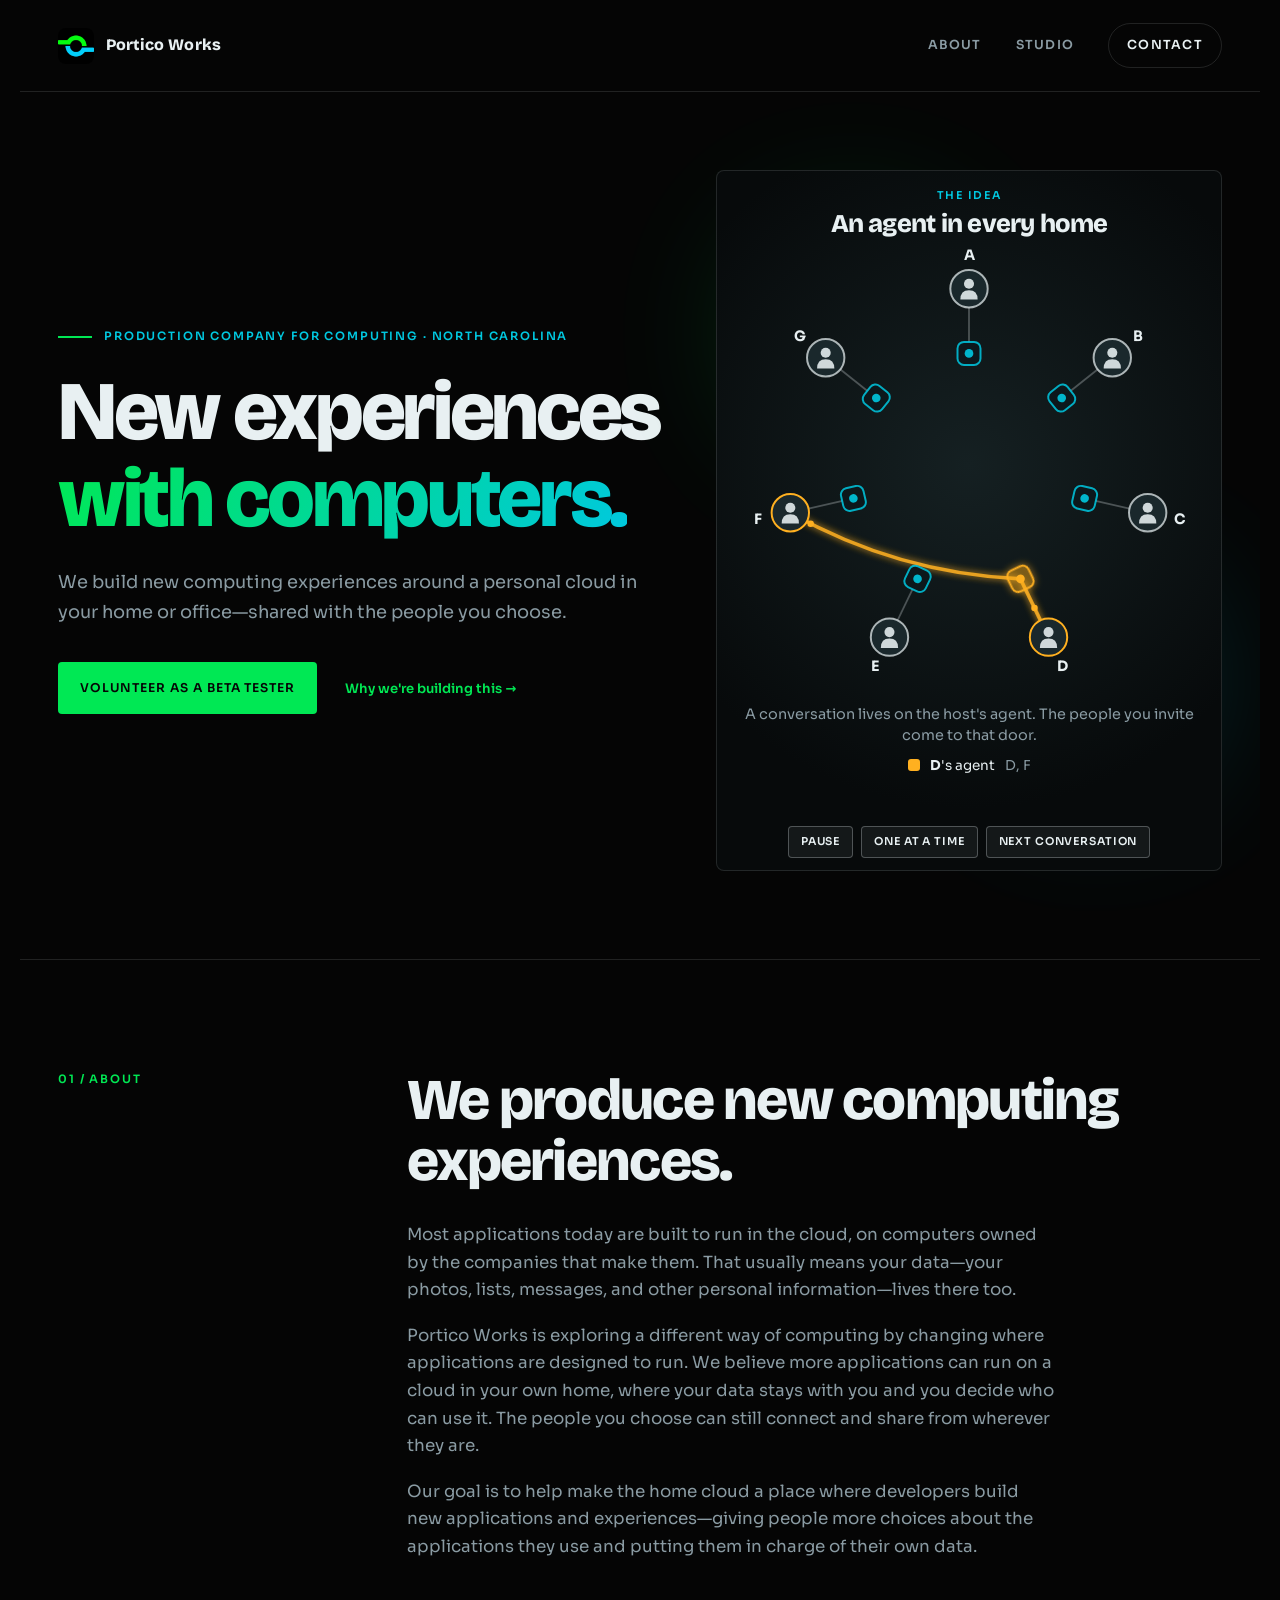
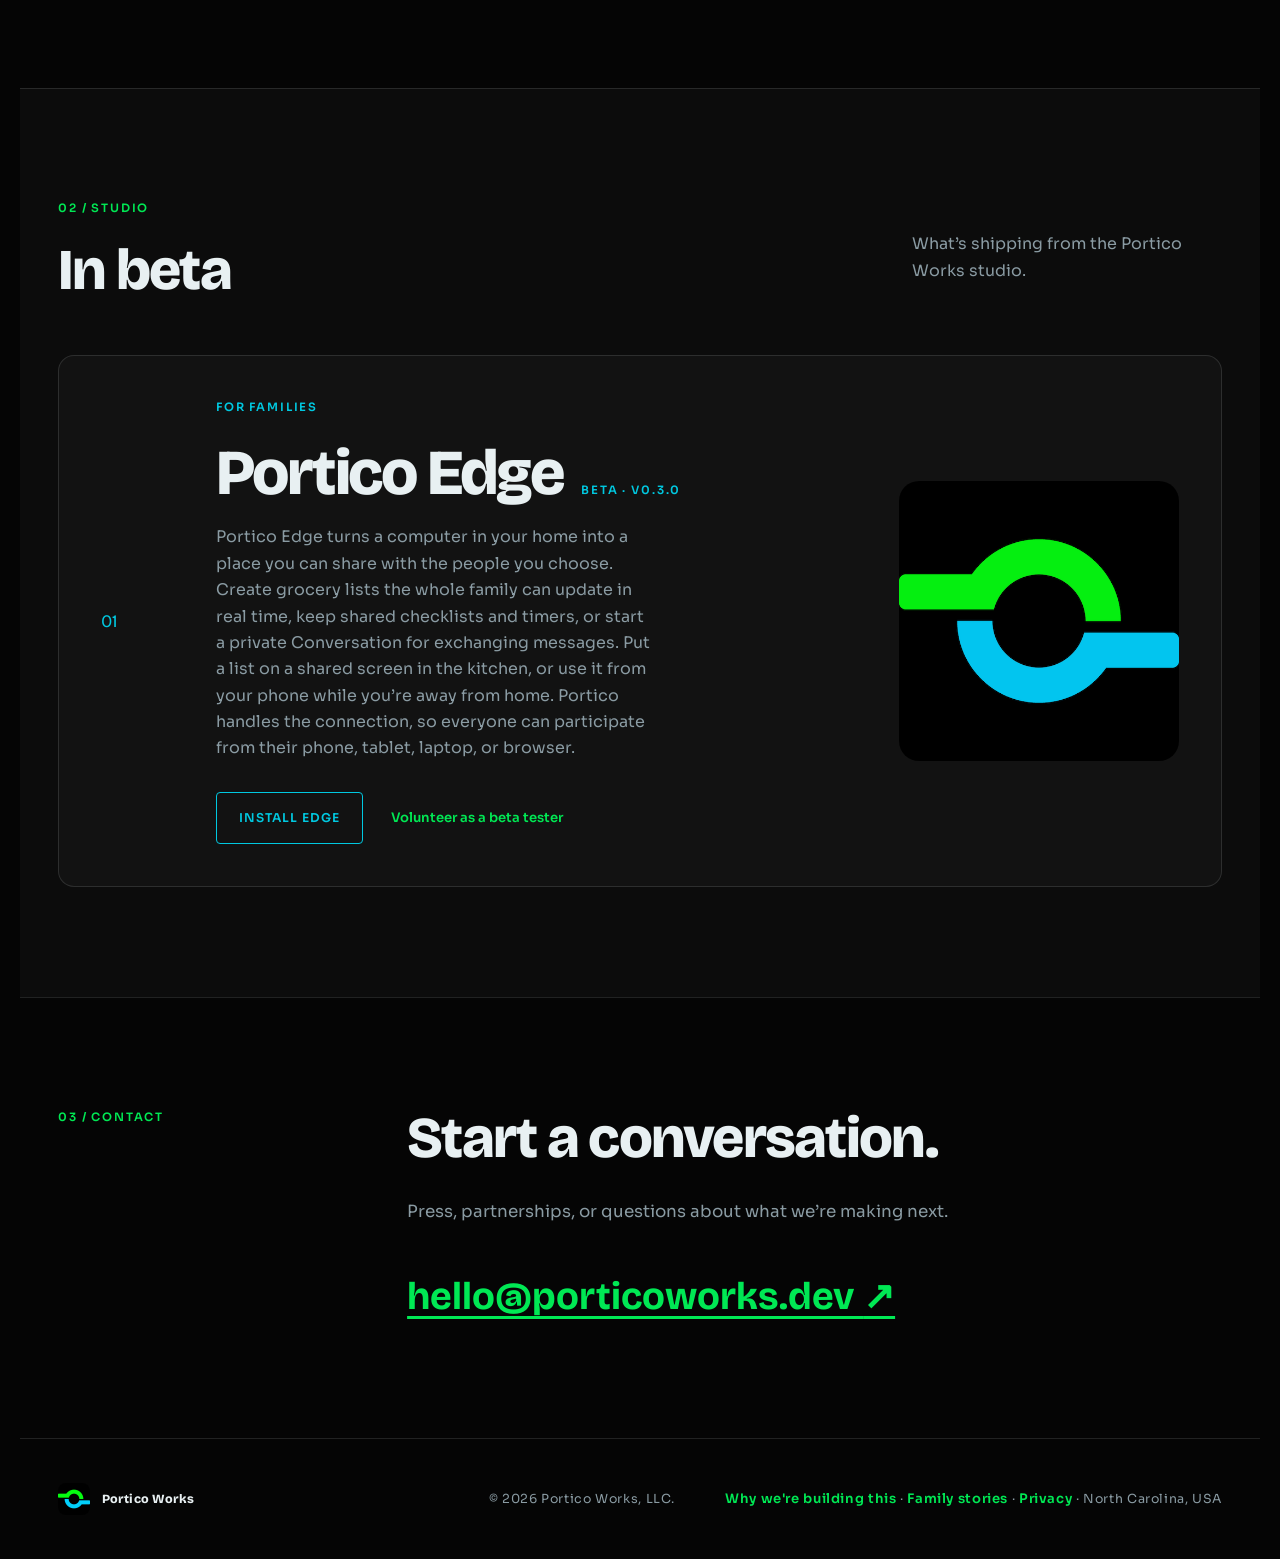
==== commit cc2a2a91: "Add introductory text to agents panel in index.html and style updates in styles.css - Introduced a k" ====
--- a/index.html
+++ b/index.html
@@ -63,6 +63,8 @@
           <div class="hero-glow hero-glow-green"></div>
           <div class="hero-glow hero-glow-cyan"></div>
           <div class="agents-panel">
+            <p class="agents-kicker">The idea</p>
+            <h2 class="agents-title">An agent in every home</h2>
             <svg viewBox="-320 -320 640 640" role="img"
                  aria-label="Seven people in a circle, each with their own agent. Colored conversations connect invited people to one host's agent.">
               <defs>
@@ -72,6 +74,7 @@
                 </filter>
               </defs>
             </svg>
+            <p class="agents-note">A conversation lives on the host's agent. The people you invite come to that door.</p>
             <div class="agents-legend" aria-live="polite"></div>
             <div class="agents-controls">
               <button type="button" data-action="pause" aria-pressed="false">Pause</button>
--- a/styles.css
+++ b/styles.css
@@ -157,11 +157,11 @@
 }
 .hero-glow {
   position: absolute;
-  width: 55%;
+  width: 42%;
   aspect-ratio: 1;
   border-radius: 50%;
-  filter: blur(64px);
-  opacity: .35;
+  filter: blur(72px);
+  opacity: .22;
   pointer-events: none;
 }
 .hero-glow-green {
@@ -178,7 +178,33 @@
   position: relative;
   z-index: 1;
   width: 100%;
-  padding: 8px 4px 4px;
+  padding: 16px 12px 12px;
+  border: 1px solid var(--line);
+  border-radius: 8px;
+  background: radial-gradient(circle at 50% 42%, #152022 0%, #070a0b 72%);
+}
+.agents-kicker {
+  margin: 0 0 6px;
+  text-align: center;
+  font-size: .68rem;
+  font-weight: 600;
+  letter-spacing: .16em;
+  text-transform: uppercase;
+  color: var(--cyan);
+}
+.agents-title {
+  margin: 0 0 4px;
+  text-align: center;
+  font-size: clamp(1.45rem, 2vw, 1.85rem);
+  letter-spacing: -.03em;
+}
+.agents-note {
+  max-width: 34em;
+  margin: 2px auto 0;
+  text-align: center;
+  color: var(--muted);
+  font-size: .9rem;
+  line-height: 1.45;
 }
 .agents-panel svg {
   display: block;
@@ -187,15 +213,15 @@
   margin-inline: auto;
   overflow: visible;
 }
-.agents-panel .own-link { stroke: var(--line); stroke-width: 1.5; }
-.agents-panel .person-body { fill: #0d1517; stroke: rgba(232, 240, 242, 0.35); stroke-width: 1.5; transition: stroke .6s; }
-.agents-panel .person-glyph { fill: rgba(232, 240, 242, 0.55); }
-.agents-panel .person-label { fill: var(--ink); font-size: 15px; font-weight: 600; text-anchor: middle; dominant-baseline: middle; }
-.agents-panel .agent-body { fill: #071012; stroke: rgba(0, 200, 224, 0.35); stroke-width: 1.5; transition: stroke .6s, fill .6s; }
-.agents-panel .agent-core { fill: rgba(0, 200, 224, 0.35); transition: fill .6s; }
+.agents-panel .own-link { stroke: rgba(232, 240, 242, 0.28); stroke-width: 2.5; }
+.agents-panel .person-body { fill: #1a282c; stroke: rgba(232, 240, 242, 0.72); stroke-width: 2.75; transition: stroke .6s; }
+.agents-panel .person-glyph { fill: rgba(232, 240, 242, 0.88); }
+.agents-panel .person-label { fill: var(--ink); font-size: 20px; font-weight: 700; text-anchor: middle; dominant-baseline: middle; }
+.agents-panel .agent-body { fill: #0c181c; stroke: rgba(0, 200, 224, 0.85); stroke-width: 2.75; transition: stroke .6s, fill .6s; }
+.agents-panel .agent-core { fill: rgba(0, 200, 224, 0.9); transition: fill .6s; }
 .agents-panel .convo-line {
   fill: none;
-  stroke-width: 3;
+  stroke-width: 5;
   stroke-linecap: round;
   opacity: 0;
   transition: opacity .7s ease, stroke-dashoffset .9s ease;
@@ -205,12 +231,12 @@
 .agents-panel .pulse.on { opacity: 1; }
 .agents-legend {
   min-height: 4.6em;
-  margin-top: 6px;
+  margin-top: 10px;
   display: flex;
   flex-direction: column;
   align-items: center;
-  gap: 4px;
-  font-size: .78rem;
+  gap: 6px;
+  font-size: .85rem;
   line-height: 1.4;
 }
 .agents-legend-item { display: flex; align-items: center; gap: 10px; opacity: 0; transition: opacity .6s; }
@@ -231,9 +257,9 @@
   font-weight: 600;
   letter-spacing: .08em;
   text-transform: uppercase;
-  color: var(--cyan);
-  background: transparent;
-  border: 1px solid rgba(0, 200, 224, 0.4);
+  color: var(--ink);
+  background: rgba(232, 240, 242, 0.06);
+  border: 1px solid rgba(232, 240, 242, 0.28);
   border-radius: 4px;
   padding: 6px 12px;
   cursor: pointer;
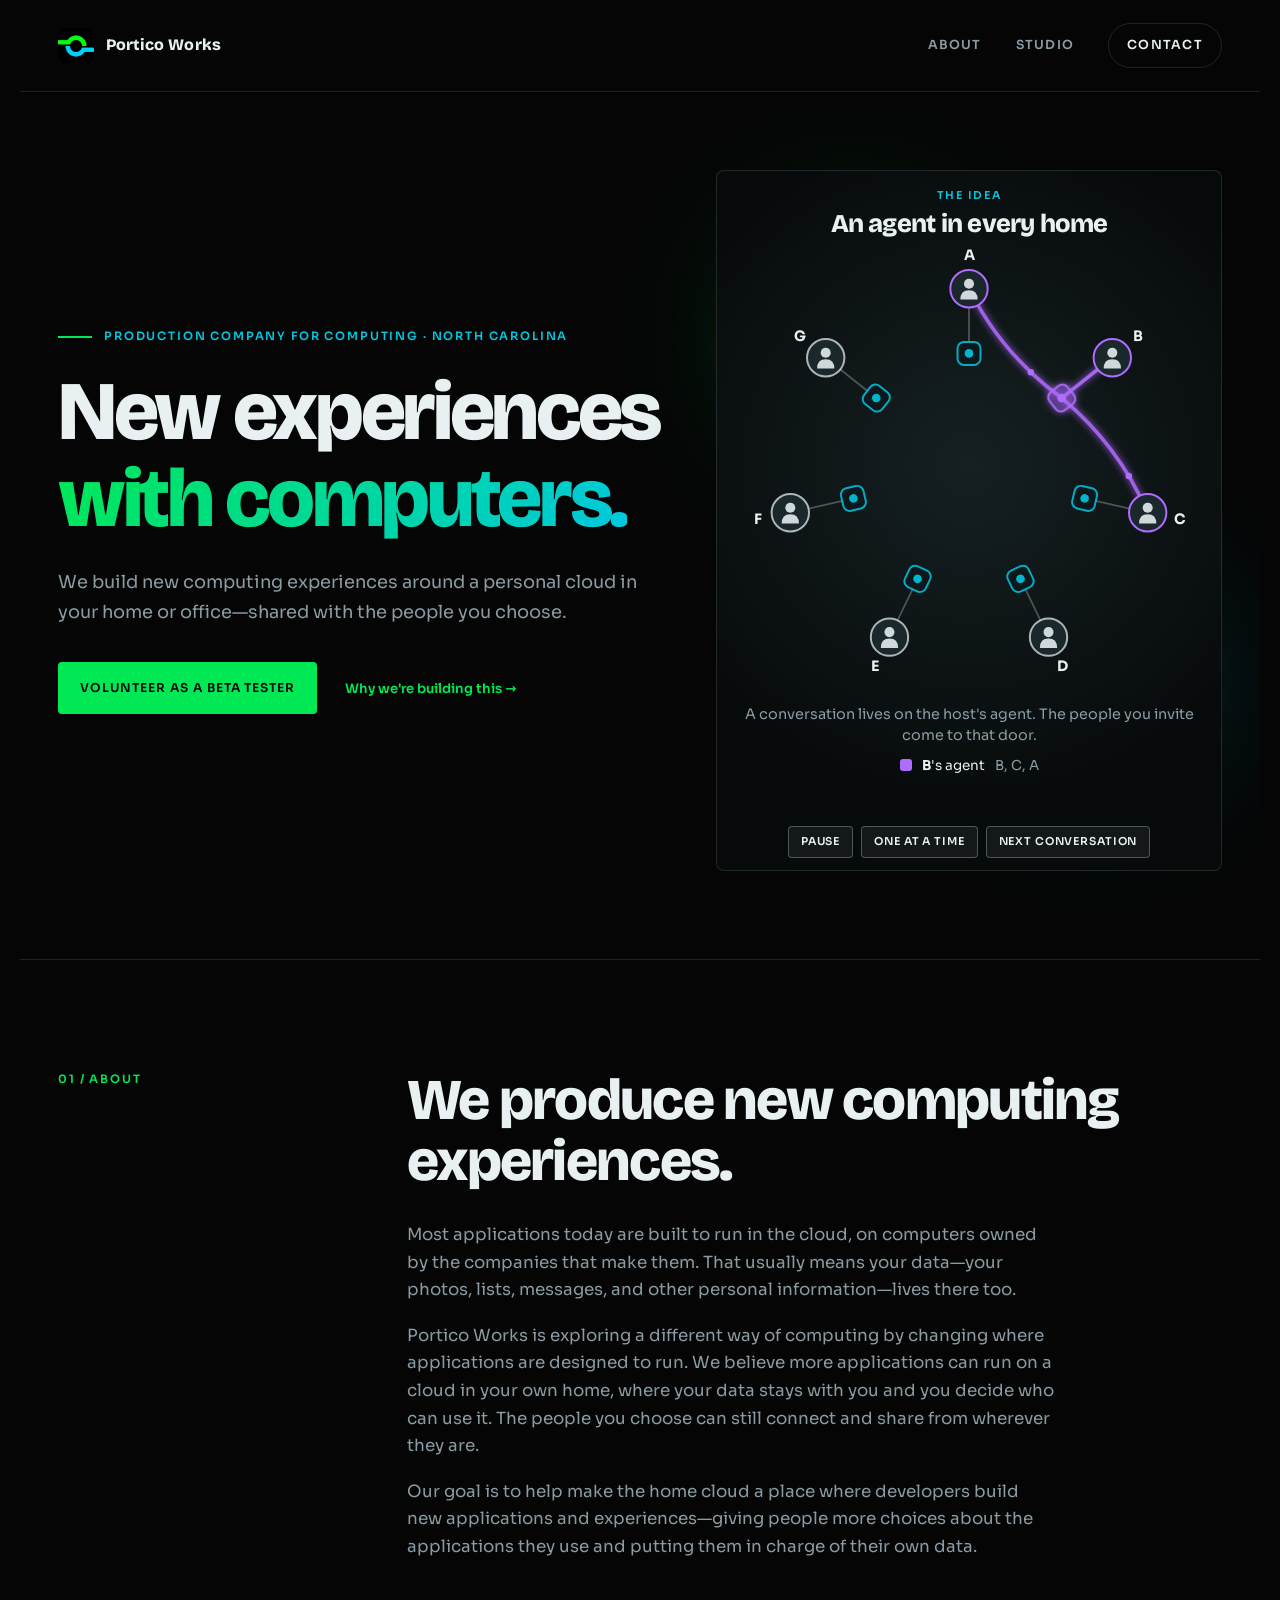
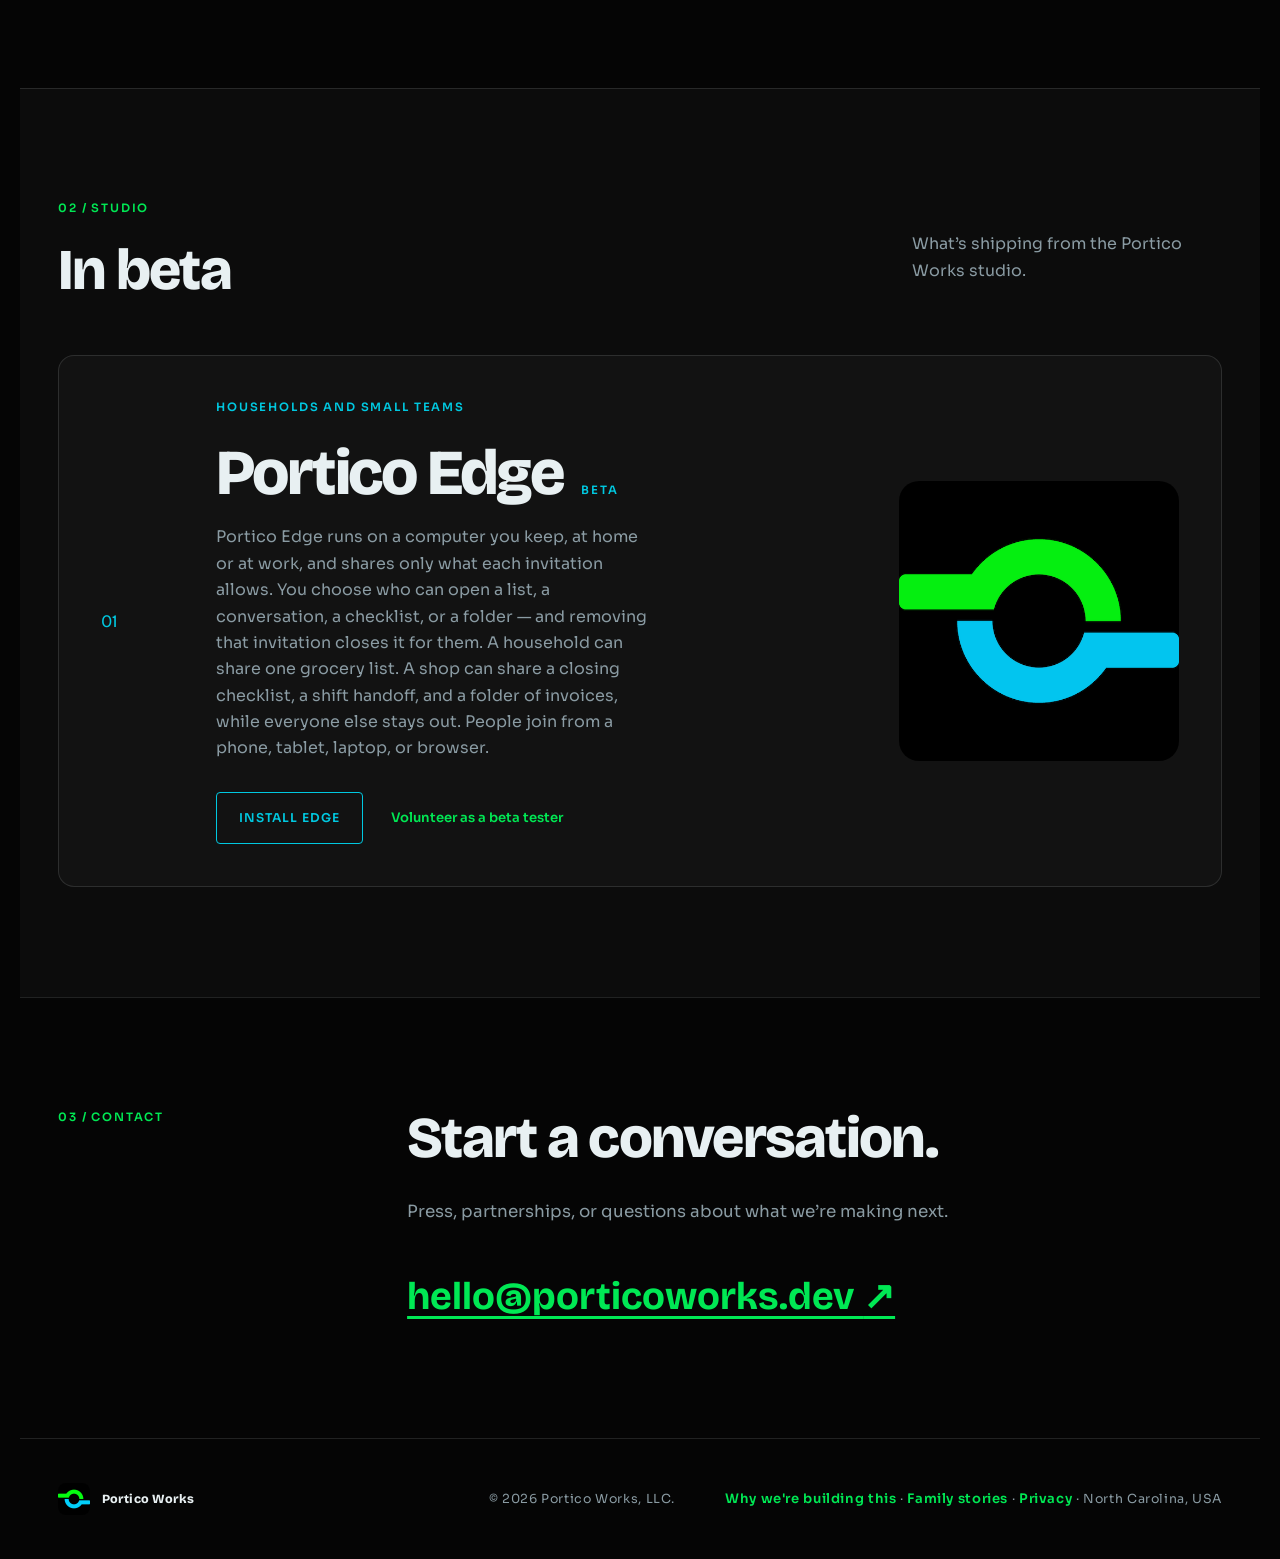
==== commit c03958bb: "Update legal documents to reflect recent changes in account management and data deletion policies - " ====
--- a/index.html
+++ b/index.html
@@ -118,13 +118,13 @@
         <article class="product-card">
           <div class="product-index">01</div>
           <div class="product-content">
-            <p class="product-label">For families</p>
+            <p class="product-label">Households and small teams</p>
             <div class="product-title-row">
               <h3>Portico Edge</h3>
-              <span class="coming-soon-badge">Beta · v0.3.0</span>
+              <span class="coming-soon-badge">Beta</span>
             </div>
             <p>
-              Portico Edge turns a computer in your home into a place you can share with the people you choose. Create grocery lists the whole family can update in real time, keep shared checklists and timers, or start a private Conversation for exchanging messages. Put a list on a shared screen in the kitchen, or use it from your phone while you’re away from home. Portico handles the connection, so everyone can participate from their phone, tablet, laptop, or browser.
+              Portico Edge runs on a computer you keep, at home or at work, and shares only what each invitation allows. You choose who can open a list, a conversation, a checklist, or a folder — and removing that invitation closes it for them. A household can share one grocery list. A shop can share a closing checklist, a shift handoff, and a folder of invoices, while everyone else stays out. People join from a phone, tablet, laptop, or browser.
             </p>
             <div class="product-actions">
               <a class="button button-light" href="https://web.porticoworks.dev/get-started/#install-edge">Install Edge</a>
